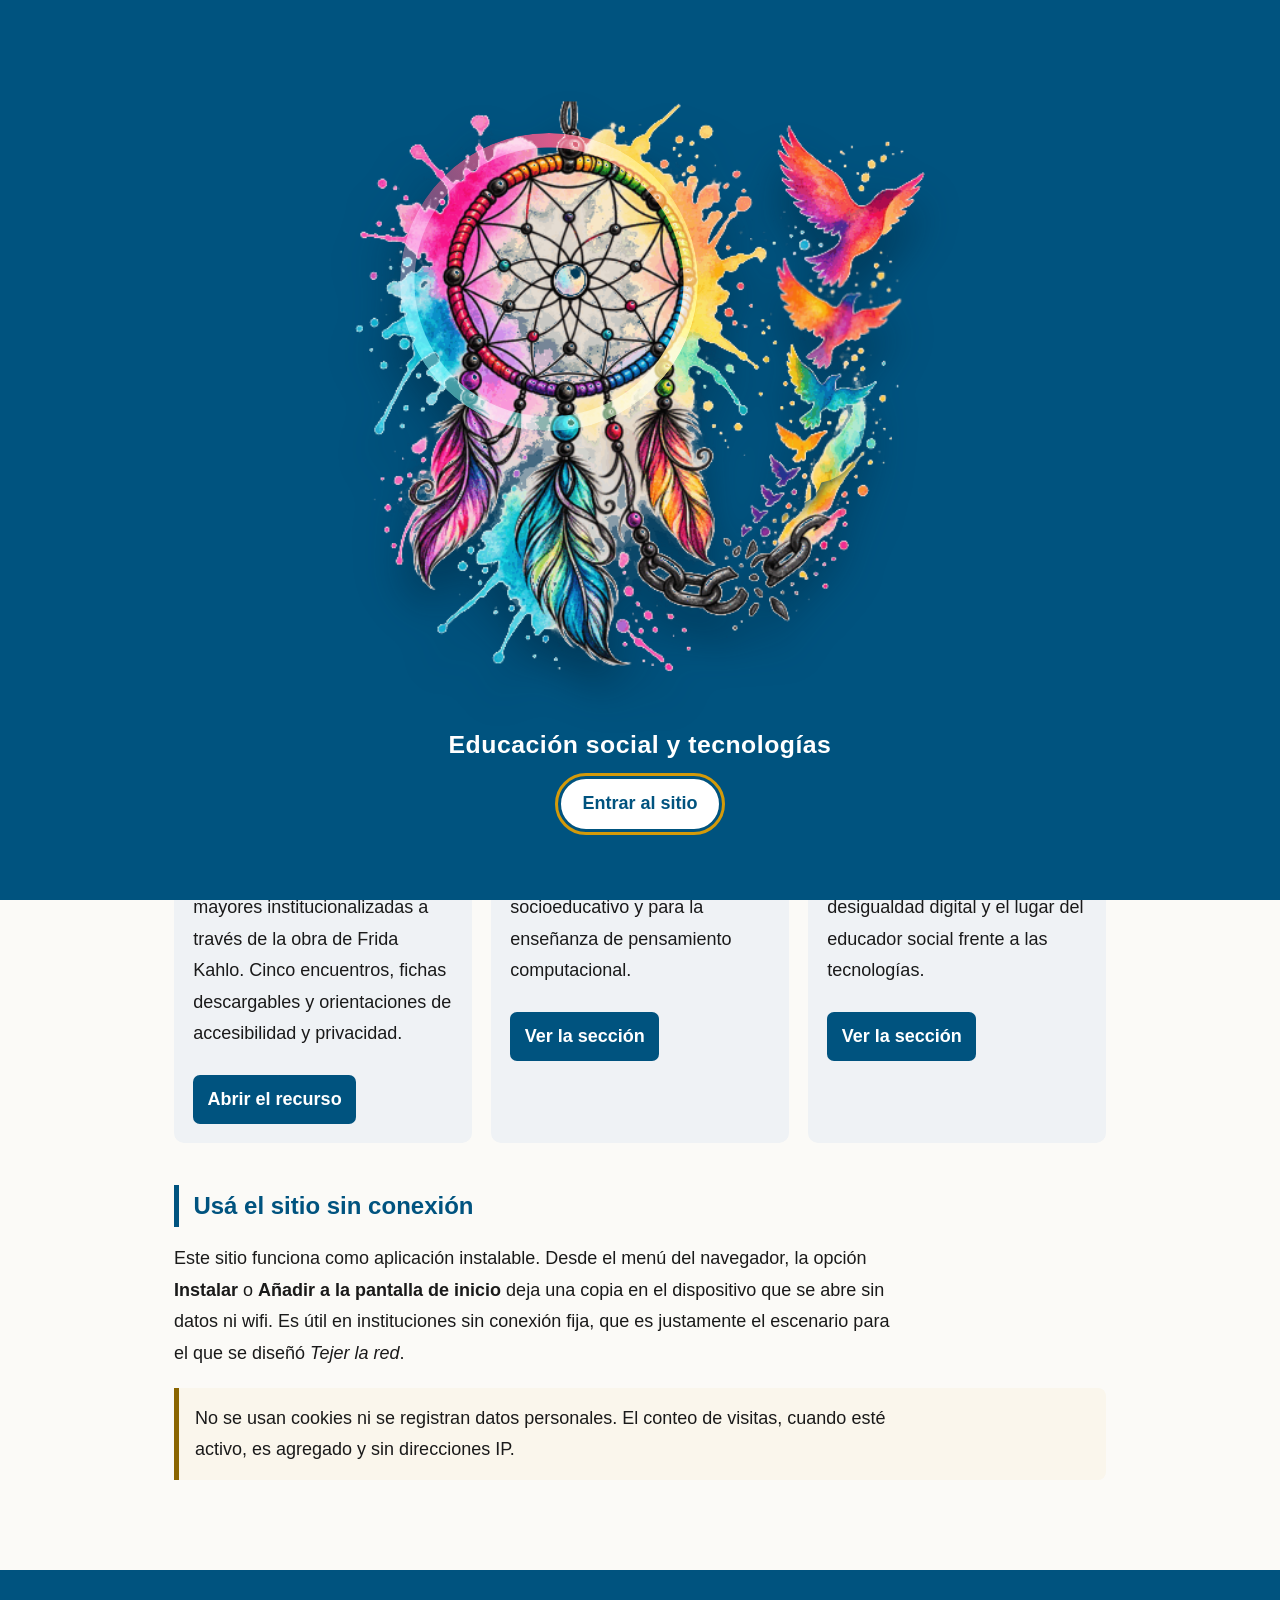
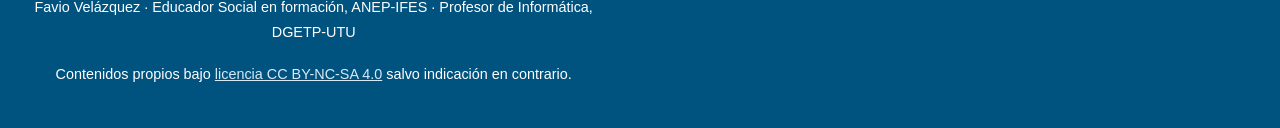
==== index.html @ c3d3004e "Versionar estilos de la portada" ====
<!DOCTYPE html>
<html lang="es">
<head>
<meta charset="UTF-8">
<meta name="viewport" content="width=device-width, initial-scale=1.0">
<title>Educación social y tecnologías · Favio Velázquez</title>
<meta name="description" content="Recursos educativos abiertos sobre educación social, inclusión digital y tecnologías, ANEP-IFES.">
<script>
(function(){try{if(!sessionStorage.getItem('portal:intro:v1'))document.documentElement.classList.add('intro-pending');}catch(e){document.documentElement.classList.add('intro-pending');}})();
</script>
<link rel="stylesheet" href="estilo.css?v=trama-abierta-1">
<link rel="manifest" href="manifest.webmanifest">
<meta name="theme-color" content="#00537F">
<link rel="icon" type="image/png" href="favicon-32.png" sizes="32x32">
<link rel="icon" type="image/png" href="favicon-64.png" sizes="64x64">
<link rel="shortcut icon" href="favicon.ico">
<link rel="apple-touch-icon" href="icono-192.png">
<link rel="preload" as="image" href="marca-intro-base.png">
<link rel="preload" as="image" href="marca-tejer-la-red.png">
</head>
<body>
<div class="site-intro" id="site-intro" role="dialog" aria-modal="true" aria-labelledby="intro-title">
 <h1 class="sr-only" id="intro-title">Educación social y tecnologías</h1>
 <div class="intro-stage" aria-hidden="true">
  <img class="intro-base" src="marca-intro-base.png" width="512" height="512" alt="" fetchpriority="high">
  <span class="intro-ring"></span>
  <img class="intro-bird-art b1" src="marca-tejer-la-red.png" width="512" height="512" alt="">
  <img class="intro-bird-art b2" src="marca-tejer-la-red.png" width="512" height="512" alt="">
  <img class="intro-bird-art b3" src="marca-tejer-la-red.png" width="512" height="512" alt="">
  <img class="intro-bird-art b4" src="marca-tejer-la-red.png" width="512" height="512" alt="">
  <img class="intro-bird-art b5" src="marca-tejer-la-red.png" width="512" height="512" alt="">
  <img class="intro-bird-art b6" src="marca-tejer-la-red.png" width="512" height="512" alt="">
 </div>
 <p class="intro-name">Educación social y tecnologías</p>
 <button type="button" id="intro-skip">Entrar al sitio</button>
</div>
<a class="skip-link" href="#contenido">Saltar al contenido</a>
<nav aria-label="Secciones del sitio">
 <a class="brand" href="./">Favio Velázquez · Educación Social</a>
 <a href="" aria-current="page">Inicio</a><a href="tejer-la-red/">Tejer la red</a><a href="recursos/">Recursos educativos</a><a href="temas/">Temas de educación social</a>
</nav>
<header class="hero">
 <div class="hero-inner">
  <div class="hero-copy">
   <h1>Educación social y tecnologías</h1>
   <p>Recursos educativos abiertos, materiales de trabajo y notas de estudio sobre la intervención socioeducativa y las tecnologías digitales. Producidos en el marco de la carrera de Educador Social del ANEP-IFES y de la docencia en educación técnica.</p>
  </div>
  <div class="hero-mark" aria-hidden="true">
   <img class="hero-emblem" src="marca-tejer-la-red.png" width="512" height="512" alt="" decoding="async">
  </div>
 </div>
</header>
<main id="contenido">
<section>
 <h2>Qué hay en este sitio</h2>
 <p>Cada sección reúne materiales propios de acceso libre. Están pensados para que otras educadoras y educadores puedan adaptarlos a su propio dispositivo institucional, con atribución y sin uso comercial.</p>
 <div class="cards">
  <article class="card">
   <span class="estado">Publicado · versión 1.6</span>
   <h3>Tejer la red</h3>
   <p>Recurso educativo abierto para la inclusión digital de personas mayores institucionalizadas a través de la obra de Frida Kahlo. Cinco encuentros, fichas descargables y orientaciones de accesibilidad y privacidad.</p>
   <a class="ir" href="tejer-la-red/">Abrir el recurso</a>
  </article>
  <article class="card verde">
   <span class="estado">En construcción</span>
   <h3>Recursos educativos</h3>
   <p>Secuencias, fichas y materiales abiertos para el trabajo socioeducativo y para la enseñanza de pensamiento computacional.</p>
   <a class="ir" href="recursos/">Ver la sección</a>
  </article>
  <article class="card oro">
   <span class="estado">En construcción</span>
   <h3>Temas de educación social</h3>
   <p>Notas de lectura y síntesis sobre transmisión cultural, desigualdad digital y el lugar del educador social frente a las tecnologías.</p>
   <a class="ir" href="temas/">Ver la sección</a>
  </article>
 </div>
</section>
<section>
 <h2>Usá el sitio sin conexión</h2>
 <p>Este sitio funciona como aplicación instalable. Desde el menú del navegador, la opción <strong>Instalar</strong> o <strong>Añadir a la pantalla de inicio</strong> deja una copia en el dispositivo que se abre sin datos ni wifi. Es útil en instituciones sin conexión fija, que es justamente el escenario para el que se diseñó <em>Tejer la red</em>.</p>
 <div class="aviso"><p>No se usan cookies ni se registran datos personales. El conteo de visitas, cuando esté activo, es agregado y sin direcciones IP.</p></div>
</section>
</main>
<footer>
 <p>Favio Velázquez · Educador Social en formación, ANEP-IFES · Profesor de Informática, DGETP-UTU</p>
 <p>Contenidos propios bajo <a href="https://creativecommons.org/licenses/by-nc-sa/4.0/deed.es" target="_blank" rel="noopener noreferrer">licencia CC BY-NC-SA 4.0</a> salvo indicación en contrario.</p>
</footer>
<script>
if('serviceWorker' in navigator){window.addEventListener('load',function(){navigator.serviceWorker.register('./sw.js',{scope:'./'}).catch(function(){});});}
</script>
<script>
(function(){
 var root=document.documentElement;
 var intro=document.getElementById('site-intro');
 if(!root.classList.contains('intro-pending'))return;
 var boton=document.getElementById('intro-skip');
 var fondo=Array.prototype.slice.call(document.body.children).filter(function(el){return el!==intro&&el.tagName!=='SCRIPT';});
 var terminado=false;
 root.classList.add('intro-active');
 fondo.forEach(function(el){el.inert=true;});
 function cerrar(){
  if(terminado)return;terminado=true;
  intro.classList.add('is-leaving');
  try{sessionStorage.setItem('portal:intro:v1','vista');}catch(e){}
  window.setTimeout(function(){
   root.classList.remove('intro-pending','intro-active');
   intro.setAttribute('aria-hidden','true');
   fondo.forEach(function(el){el.inert=false;});
   var destino=document.getElementById('contenido');
   destino.setAttribute('tabindex','-1');destino.focus({preventScroll:true});
  },760);
 }
 boton.addEventListener('click',cerrar);
 document.addEventListener('keydown',function(ev){if(ev.key==='Escape')cerrar();});
 window.setTimeout(cerrar,window.matchMedia('(prefers-reduced-motion: reduce)').matches?1200:6200);
 window.setTimeout(function(){if(!terminado)boton.focus();},120);
})();
</script>
</body>
</html>
---- estilo.css ----
:root{--azul:#00537F;--cel:#005B8F;--rojo:#B34D00;--verde:#006B4F;--oro:#8A6500;
--gris:#555;--gc:#EFF2F5;--ng:#1A1A1A;--bl:#FBFAF7;--navtx:#D6E9F8;}
*{box-sizing:border-box;margin:0;padding:0}
body{font-family:Arial,Helvetica,sans-serif;color:var(--ng);background:var(--bl);font-size:18px;line-height:1.75}
.sr-only{position:absolute!important;width:1px!important;height:1px!important;padding:0!important;margin:-1px!important;overflow:hidden!important;clip:rect(0,0,0,0)!important;white-space:nowrap!important;border:0!important}
.site-intro{display:none;position:fixed;inset:0;z-index:1000;background:var(--azul);color:#fff;align-items:center;justify-content:center;flex-direction:column;padding:1rem;overflow:hidden}
.intro-pending .site-intro{display:flex}
.intro-active{overflow:hidden}
.site-intro.is-leaving{animation:intro-fade .76s ease forwards;pointer-events:none}
.intro-stage{position:relative;width:min(72vmin,650px);aspect-ratio:1;isolation:isolate;filter:drop-shadow(0 28px 20px rgba(0,22,37,.4))}
.intro-base{position:absolute;inset:0;width:100%;height:100%;object-fit:contain}
.intro-base{z-index:1}
.intro-ring{position:absolute;left:13%;top:9.5%;z-index:3;width:46%;aspect-ratio:1;border-radius:50%;background:conic-gradient(#D85A8B,#E59028,#F0CF79,#2A8077,#4FA7B8,#73527E,#D85A8B);-webkit-mask:radial-gradient(farthest-side,transparent calc(100% - 15px),#000 calc(100% - 14px));mask:radial-gradient(farthest-side,transparent calc(100% - 15px),#000 calc(100% - 14px));filter:drop-shadow(0 5px 5px rgba(0,22,37,.34));mix-blend-mode:screen;animation:intro-spin 5.2s linear infinite}
.intro-bird-art{position:absolute;inset:0;z-index:5;width:100%;height:100%;object-fit:contain;opacity:0;animation:intro-bird-emerge 1.15s cubic-bezier(.2,.75,.24,1) forwards}
.intro-bird-art.b1{clip-path:ellipse(5.5% 3.8% at 66.5% 67%);transform-origin:66.5% 67%;animation-delay:.35s}
.intro-bird-art.b2{clip-path:ellipse(6.8% 5.2% at 71.3% 62.5%);transform-origin:71.3% 62.5%;animation-delay:.78s}
.intro-bird-art.b3{clip-path:ellipse(7.8% 6.7% at 76.2% 57%);transform-origin:76.2% 57%;animation-delay:1.21s}
.intro-bird-art.b4{clip-path:ellipse(9.4% 8.7% at 79.5% 48%);transform-origin:79.5% 48%;animation-delay:1.64s}
.intro-bird-art.b5{clip-path:ellipse(11.5% 9.7% at 80.8% 34.5%);transform-origin:80.8% 34.5%;animation-delay:2.07s}
.intro-bird-art.b6{clip-path:ellipse(13.7% 12.4% at 81% 19.5%);transform-origin:81% 19.5%;animation-delay:2.5s}
.intro-name{position:relative;z-index:7;margin:.25rem 0 .75rem;color:#fff;font-size:clamp(1.1rem,2.3vw,1.55rem);font-weight:700;letter-spacing:.02em;text-align:center;animation:intro-name 1s ease 2.8s both}
#intro-skip{position:relative;z-index:7;border:2px solid #fff;border-radius:999px;background:rgba(0,31,52,.35);color:#fff;font:inherit;font-weight:700;min-height:46px;padding:.45rem 1.2rem;cursor:pointer}
#intro-skip:hover,#intro-skip:focus-visible{background:#fff;color:var(--azul);outline:3px solid #D39A0A;outline-offset:3px}
@keyframes intro-spin{to{transform:rotate(360deg)}}
@keyframes intro-bird-emerge{0%{opacity:0;transform:translate(-18px,18px) scale(.28)}55%{opacity:1}100%{opacity:1;transform:translate(0,0) scale(1)}}
@keyframes intro-name{from{opacity:0;transform:translateY(12px)}to{opacity:1;transform:translateY(0)}}
@keyframes intro-fade{to{opacity:0;visibility:hidden}}
.skip-link{position:absolute;left:-999px;background:#fff;color:var(--azul);padding:.6rem 1rem;z-index:200}
.skip-link:focus{left:.5rem;top:.5rem}
a{color:#0A4A72}
nav{background:var(--azul);position:sticky;top:0;z-index:100;padding:.6rem 1.5rem;display:flex;align-items:center;gap:1.2rem;flex-wrap:wrap}
nav a{color:var(--navtx);text-decoration:none;font-size:.9rem;min-height:44px;display:inline-flex;align-items:center;padding:.2rem .3rem}
nav a:hover,nav a:focus{color:#fff}
nav .brand{color:#fff;font-weight:bold;margin-right:auto}
.hero{background:var(--azul);color:#fff;padding:2.6rem 2rem;position:relative;overflow:hidden;isolation:isolate}
.hero-inner{max-width:1180px;margin:0 auto;display:grid;grid-template-columns:minmax(0,1fr) clamp(250px,29vw,390px);align-items:center;gap:clamp(1.5rem,4vw,4rem)}
.hero-copy{position:relative;z-index:2}
.hero h1{font-size:2.5rem;margin-bottom:.6rem;max-width:22ch}
.hero p{color:var(--navtx);max-width:62ch}
.hero-mark{position:relative;z-index:1;width:100%;justify-self:end;transform-style:preserve-3d}
.hero-mark::after{content:"";position:absolute;z-index:-1;left:18%;right:9%;bottom:4%;height:13%;border-radius:50%;background:rgba(0,20,36,.45);filter:blur(14px);transform:perspective(500px) rotateX(66deg) translateY(12px)}
.hero-emblem{display:block;width:100%;height:auto;filter:drop-shadow(0 22px 13px rgba(0,20,36,.48)) drop-shadow(0 4px 2px rgba(255,255,255,.16));transform:perspective(800px) rotateY(-8deg) rotateZ(1.2deg);transform-origin:50% 60%;animation:emblem-float 5.5s ease-in-out infinite}
.hero-mark:hover .hero-emblem{transform:perspective(800px) rotateY(-3deg) rotateZ(-.5deg) translateY(-5px)}
@keyframes emblem-float{50%{transform:perspective(800px) rotateY(-5deg) rotateZ(-.7deg) translateY(-7px)}}
main{max-width:980px;margin:0 auto;padding:2.2rem 1.5rem 3rem}
section{margin-bottom:2.6rem}
h2{font-size:1.5rem;color:var(--azul);border-left:5px solid var(--azul);padding-left:.9rem;margin-bottom:1rem}
h3{font-size:1.1rem;color:var(--cel);margin:1.2rem 0 .5rem}
p{margin-bottom:1rem;max-width:72ch}
.cards{display:grid;grid-template-columns:repeat(auto-fit,minmax(270px,1fr));gap:1.2rem;margin-top:1.2rem}
.card{background:var(--gc);border-radius:10px;padding:1.2rem;border-top:5px solid var(--azul)}
.card.verde{border-top-color:var(--verde)}
.card.oro{border-top-color:var(--oro)}
.card h3{margin-top:0;color:var(--ng);font-size:1.15rem}
.card .estado{display:inline-block;background:#fff;border:1px solid var(--gris);border-radius:20px;font-size:.78rem;padding:.15rem .7rem;margin-bottom:.5rem}
.card a.ir{display:inline-block;margin-top:.6rem;background:var(--azul);color:#fff;text-decoration:none;border-radius:7px;padding:.55rem .9rem;min-height:44px;font-weight:700}
.aviso{background:#FAF6EC;border-left:5px solid var(--oro);border-radius:0 8px 8px 0;padding:.9rem 1rem;margin:1.2rem 0}
.aviso p{margin:0}
ul.lista{margin:0 0 1rem 1.2rem}
ul.lista li{margin-bottom:.45rem}
footer{background:var(--azul);color:#fff;padding:1.6rem;text-align:center;font-size:.9rem}
footer a{color:var(--navtx)}
@media(max-width:720px){.hero{padding:2.2rem 1rem 1.25rem}.hero-inner{grid-template-columns:1fr;gap:.55rem}.hero h1{font-size:1.9rem}.hero-mark{width:min(74vw,285px);margin-top:.2rem}.hero-mark::after{bottom:1%}main{padding:1.5rem 1rem 2.5rem}}
@media(max-width:720px){.intro-stage{width:min(91vw,520px)}.intro-name{margin-top:.1rem}#intro-skip{font-size:.95rem}}
@media(prefers-reduced-motion:reduce){.intro-ring{display:none}.intro-bird-art{animation:none;opacity:1}.intro-name{animation:none}.site-intro.is-leaving{animation-duration:.2s}.hero-emblem{animation:none}.hero-mark:hover .hero-emblem{transform:perspective(800px) rotateY(-8deg) rotateZ(1.2deg)}}
@media(prefers-contrast:more){body{background:#fff}}
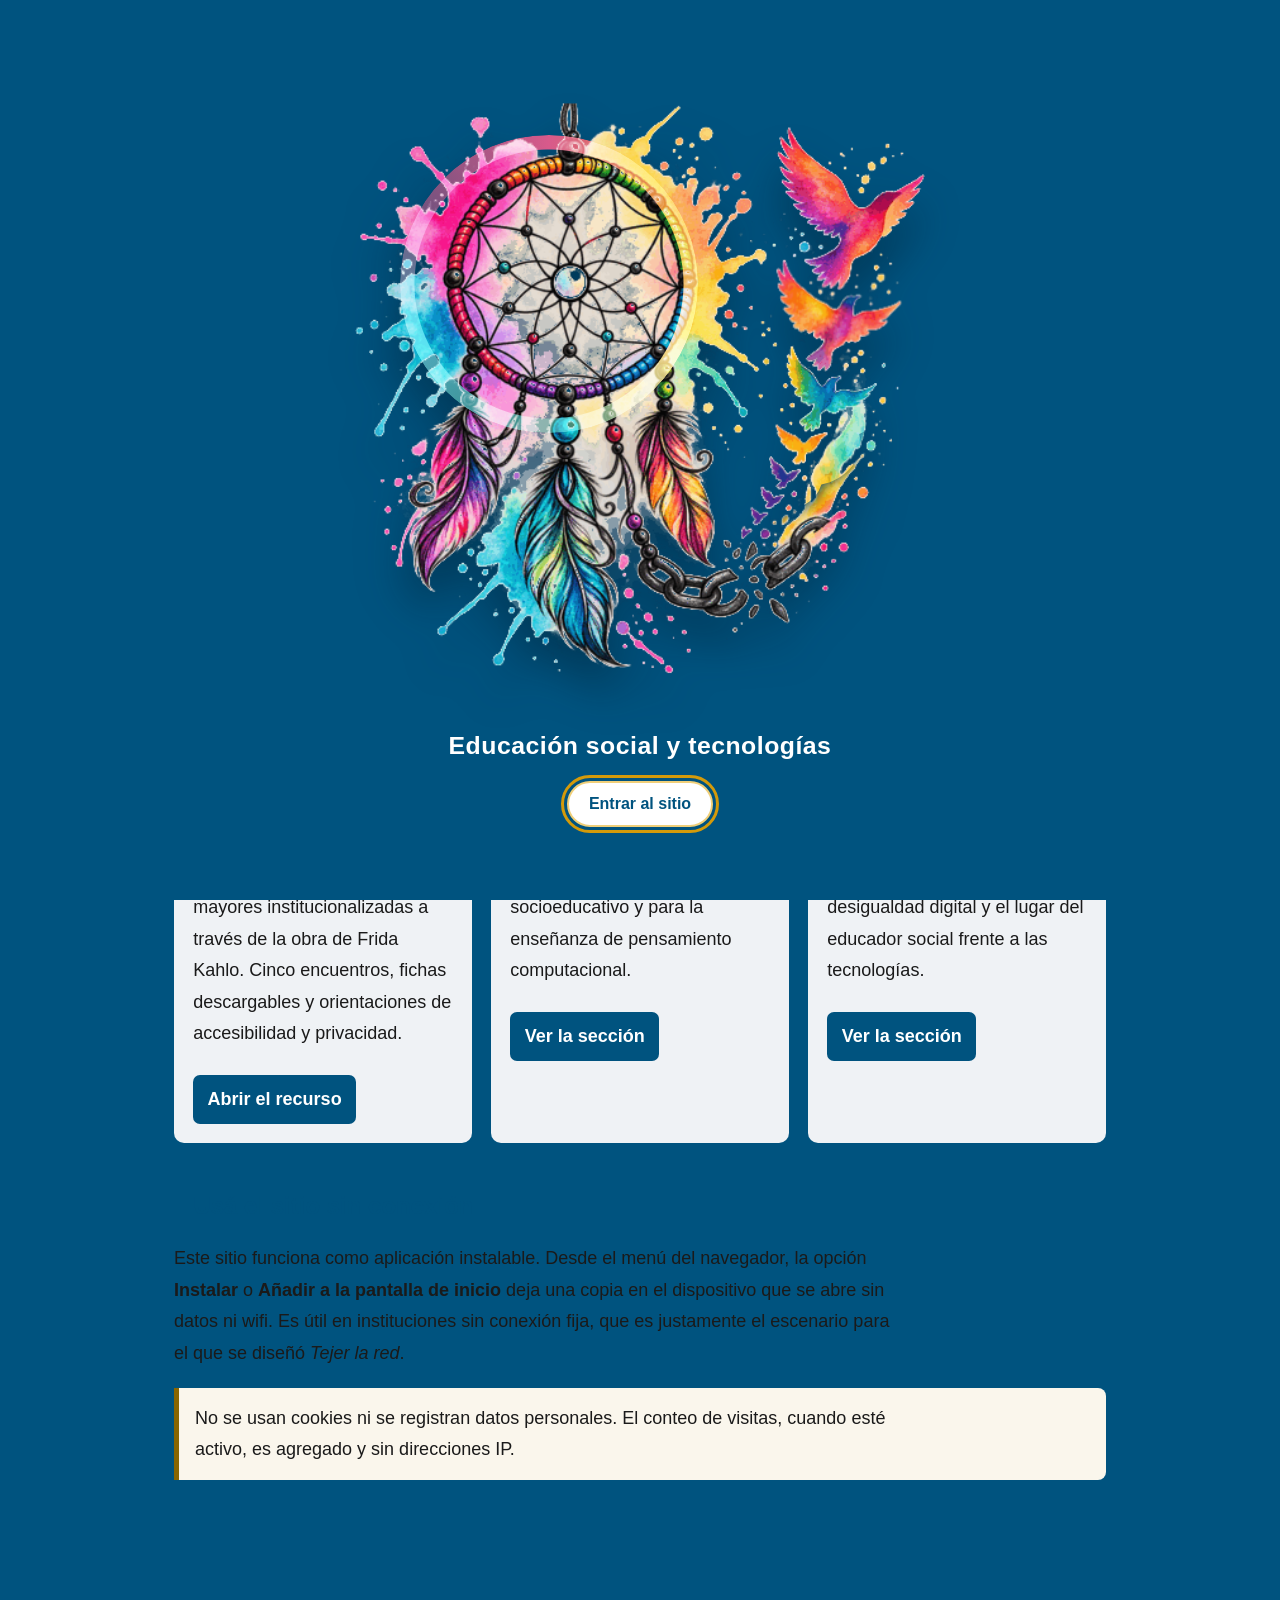
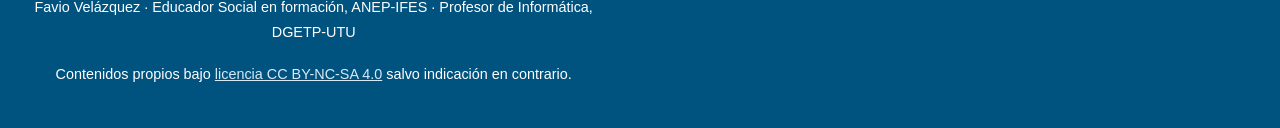
==== commit 5ca2164e: "Eliminar el destello blanco de apertura" ====
--- a/index.html
+++ b/index.html
@@ -8,8 +8,19 @@
 <script>
 (function(){try{if(!sessionStorage.getItem('portal:intro:v1'))document.documentElement.classList.add('intro-pending');}catch(e){document.documentElement.classList.add('intro-pending');}})();
 </script>
+<style>
+/* Evita que las imágenes de apertura aparezcan sin estilo sobre fondo blanco. */
+html.intro-pending,html.intro-pending body{margin:0;min-height:100%;background:#00537F}
+html.intro-pending body{overflow:hidden}
+html.intro-pending .site-intro{display:flex;position:fixed;inset:0;z-index:1000;background:#00537F;color:#fff;align-items:center;justify-content:center;flex-direction:column;padding:1rem;overflow:hidden;font-family:Arial,Helvetica,sans-serif;box-sizing:border-box}
+html.intro-pending .intro-stage{position:relative;width:min(72vmin,650px);aspect-ratio:1}
+html.intro-pending .intro-stage img{position:absolute;inset:0;width:100%;height:100%;object-fit:contain}
+html.intro-pending .intro-bird-art{opacity:0}
+html.intro-pending .intro-name{margin:.15rem 0 .85rem;color:#fff;font-weight:700;text-align:center}
+html.intro-pending #intro-skip{min-height:46px;border:2px solid #F0CF79;border-radius:999px;background:#fff;color:#00537F;font:700 1rem Arial,Helvetica,sans-serif;padding:.65rem 1.25rem}
+</style>
 <link rel="stylesheet" href="estilo.css?v=trama-abierta-1">
-<link rel="manifest" href="manifest.webmanifest">
+<link rel="manifest" href="manifest.webmanifest?v=azul-1">
 <meta name="theme-color" content="#00537F">
 <link rel="icon" type="image/png" href="favicon-32.png" sizes="32x32">
 <link rel="icon" type="image/png" href="favicon-64.png" sizes="64x64">
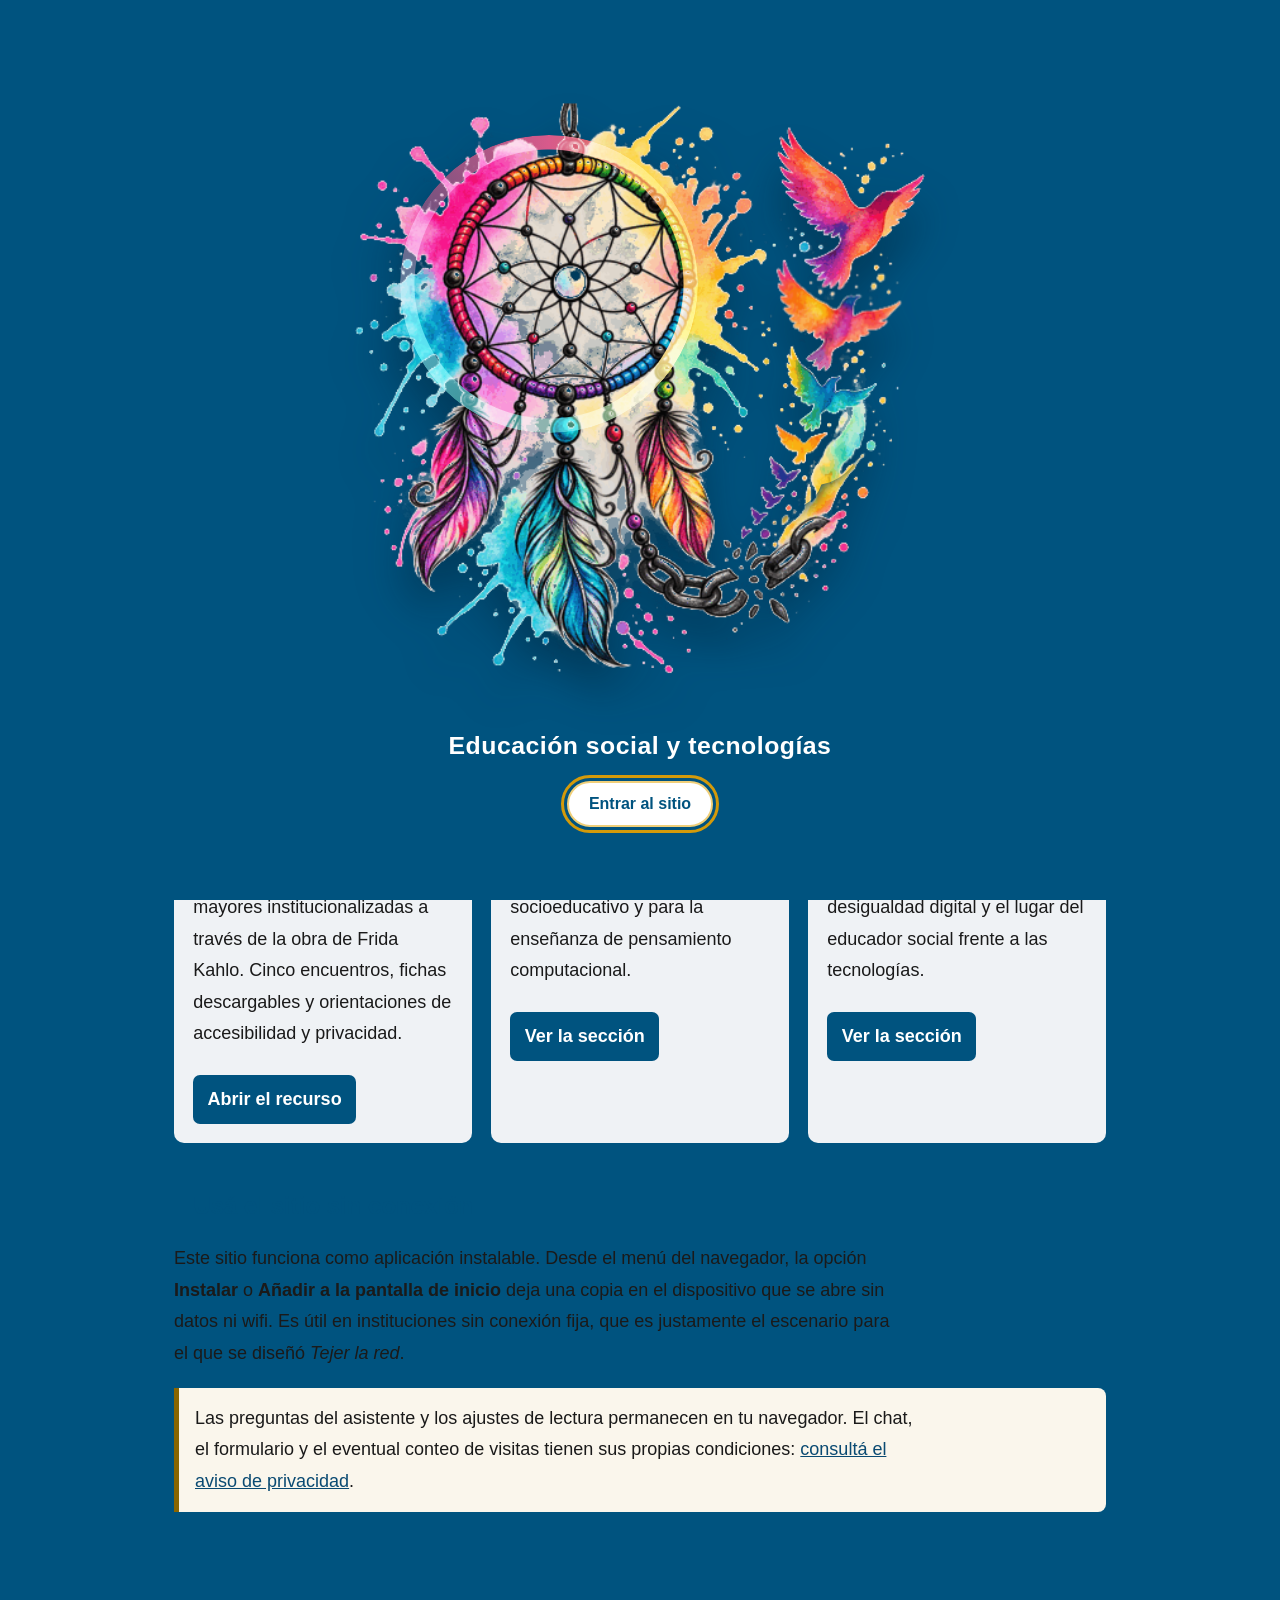
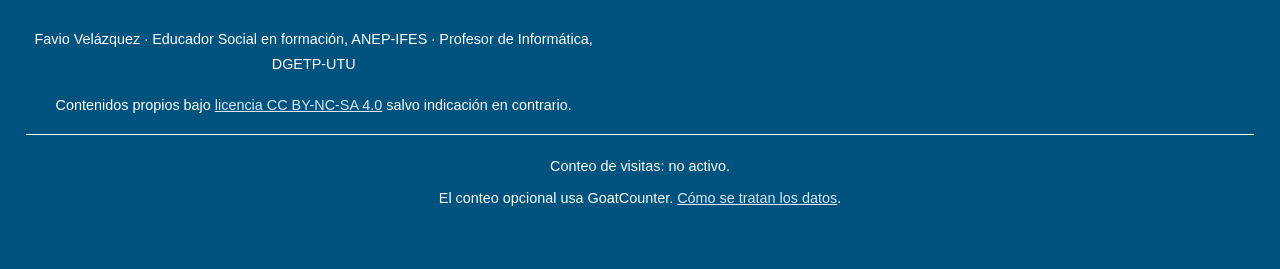
==== commit fc9765d4: "Corregir el asistente y añadir comunicación opcional con estados de activación claros" ====
--- a/index.html
+++ b/index.html
@@ -6,7 +6,7 @@
 <title>Educación social y tecnologías · Favio Velázquez</title>
 <meta name="description" content="Recursos educativos abiertos sobre educación social, inclusión digital y tecnologías, ANEP-IFES.">
 <script>
-(function(){try{if(!sessionStorage.getItem('portal:intro:v1'))document.documentElement.classList.add('intro-pending');}catch(e){document.documentElement.classList.add('intro-pending');}})();
+(function(){try{if(!sessionStorage.getItem('portal:intro:v3'))document.documentElement.classList.add('intro-pending');}catch(e){document.documentElement.classList.add('intro-pending');}})();
 </script>
 <style>
 /* Evita que las imágenes de apertura aparezcan sin estilo sobre fondo blanco. */
@@ -28,6 +28,8 @@
 <link rel="apple-touch-icon" href="icono-192.png">
 <link rel="preload" as="image" href="marca-intro-base.png">
 <link rel="preload" as="image" href="marca-tejer-la-red.png">
+<link rel="stylesheet" href="comunidad.css">
+ <script src="configuracion-comunidad.js" defer></script><script src="estadisticas.js" defer></script>
 </head>
 <body>
 <div class="site-intro" id="site-intro" role="dialog" aria-modal="true" aria-labelledby="intro-title">
@@ -48,7 +50,7 @@
 <a class="skip-link" href="#contenido">Saltar al contenido</a>
 <nav aria-label="Secciones del sitio">
  <a class="brand" href="./">Favio Velázquez · Educación Social</a>
- <a href="" aria-current="page">Inicio</a><a href="tejer-la-red/">Tejer la red</a><a href="recursos/">Recursos educativos</a><a href="temas/">Temas de educación social</a>
+ <a href="" aria-current="page">Inicio</a><a href="tejer-la-red/">Tejer la red</a><a href="recursos/">Recursos educativos</a><a href="temas/">Temas de educación social</a><a href="comunicacion/">Dialogar y contactar</a>
 </nav>
 <header class="hero">
  <div class="hero-inner">
@@ -67,7 +69,7 @@
  <p>Cada sección reúne materiales propios de acceso libre. Están pensados para que otras educadoras y educadores puedan adaptarlos a su propio dispositivo institucional, con atribución y sin uso comercial.</p>
  <div class="cards">
   <article class="card">
-   <span class="estado">Publicado · versión 1.6</span>
+   <span class="estado">Publicado · versión 2.0</span>
    <h3>Tejer la red</h3>
    <p>Recurso educativo abierto para la inclusión digital de personas mayores institucionalizadas a través de la obra de Frida Kahlo. Cinco encuentros, fichas descargables y orientaciones de accesibilidad y privacidad.</p>
    <a class="ir" href="tejer-la-red/">Abrir el recurso</a>
@@ -89,15 +91,16 @@
 <section>
  <h2>Usá el sitio sin conexión</h2>
  <p>Este sitio funciona como aplicación instalable. Desde el menú del navegador, la opción <strong>Instalar</strong> o <strong>Añadir a la pantalla de inicio</strong> deja una copia en el dispositivo que se abre sin datos ni wifi. Es útil en instituciones sin conexión fija, que es justamente el escenario para el que se diseñó <em>Tejer la red</em>.</p>
- <div class="aviso"><p>No se usan cookies ni se registran datos personales. El conteo de visitas, cuando esté activo, es agregado y sin direcciones IP.</p></div>
+ <div class="aviso"><p>Las preguntas del asistente y los ajustes de lectura permanecen en tu navegador. El chat, el formulario y el eventual conteo de visitas tienen sus propias condiciones: <a href="comunicacion/#privacidad">consultá el aviso de privacidad</a>.</p></div>
 </section>
 </main>
 <footer>
  <p>Favio Velázquez · Educador Social en formación, ANEP-IFES · Profesor de Informática, DGETP-UTU</p>
  <p>Contenidos propios bajo <a href="https://creativecommons.org/licenses/by-nc-sa/4.0/deed.es" target="_blank" rel="noopener noreferrer">licencia CC BY-NC-SA 4.0</a> salvo indicación en contrario.</p>
+<div class="stats-panel" data-stats><p data-stats-status role="status">Conteo de visitas: no activo.</p><p>El conteo opcional usa GoatCounter. <a href="comunicacion/#privacidad">Cómo se tratan los datos</a>.</p><div class="community-actions"><button class="community-button" type="button" data-stats-allow hidden>Permitir el conteo de mi visita</button><button class="community-button" type="button" data-stats-revoke hidden>Retirar permiso de conteo</button></div></div>
 </footer>
 <script>
-if('serviceWorker' in navigator){window.addEventListener('load',function(){navigator.serviceWorker.register('./sw.js',{scope:'./'}).catch(function(){});});}
+if('serviceWorker' in navigator){window.addEventListener('load',function(){navigator.serviceWorker.register('./sw.js?v=espera-boton-1',{scope:'./',updateViaCache:'none'}).then(function(registro){registro.update();}).catch(function(){});});}
 </script>
 <script>
 (function(){
@@ -109,10 +112,11 @@
  var terminado=false;
  root.classList.add('intro-active');
  fondo.forEach(function(el){el.inert=true;});
- function cerrar(){
-  if(terminado)return;terminado=true;
+ boton.addEventListener('click',function(){
+  if(terminado)return;
+  terminado=true;
   intro.classList.add('is-leaving');
-  try{sessionStorage.setItem('portal:intro:v1','vista');}catch(e){}
+  try{sessionStorage.setItem('portal:intro:v3','vista');}catch(e){}
   window.setTimeout(function(){
    root.classList.remove('intro-pending','intro-active');
    intro.setAttribute('aria-hidden','true');
@@ -120,11 +124,8 @@
    var destino=document.getElementById('contenido');
    destino.setAttribute('tabindex','-1');destino.focus({preventScroll:true});
   },760);
- }
- boton.addEventListener('click',cerrar);
- document.addEventListener('keydown',function(ev){if(ev.key==='Escape')cerrar();});
- window.setTimeout(cerrar,window.matchMedia('(prefers-reduced-motion: reduce)').matches?1200:6200);
- window.setTimeout(function(){if(!terminado)boton.focus();},120);
+ });
+ window.requestAnimationFrame(function(){boton.focus({preventScroll:true});});
 })();
 </script>
 </body>
--- a/comunidad.css
+++ b/comunidad.css
@@ -0,0 +1,23 @@
+/* Controles comunes del espacio de comunicación y del permiso de visitas. */
+[hidden]{display:none!important}
+.community-actions{display:flex;flex-wrap:wrap;align-items:center;gap:.7rem;margin:1rem 0}
+.community-button{display:inline-block;border:2px solid #00577A;border-radius:6px;padding:.6rem 1rem;min-height:44px;background:#00577A;color:#fff;font:inherit;font-weight:700;text-decoration:none;cursor:pointer}
+.community-button.secondary{background:#fff;color:#00577A}
+.community-button:disabled{opacity:.6;cursor:default}
+.community-button:focus-visible,.community-form input:focus-visible,.community-form textarea:focus-visible,.community-form select:focus-visible{outline:3px solid #D39A0A;outline-offset:3px}
+.community-form{max-width:720px}
+.community-form .field{margin:1.1rem 0}
+.community-form label{display:block;font-weight:700;margin-bottom:.35rem}
+.community-form input:not([type=checkbox]),.community-form textarea,.community-form select{display:block;width:100%;max-width:100%;border:2px solid #526670;border-radius:4px;background:#fff;color:#1A1A1A;font:inherit;padding:.65rem}
+.community-form textarea{min-height:180px;resize:vertical}
+.community-form .consent{display:flex;align-items:flex-start;gap:.6rem;font-weight:400}
+.community-form input[type=checkbox]{width:22px;height:22px;flex:0 0 22px;margin-top:.25rem;accent-color:#00577A}
+.community-help{font-size:.95rem;margin:.3rem 0 1rem}
+.community-status{min-height:1.5em}
+.chat-frame{width:100%;height:min(72vh,640px);min-height:400px;border:2px solid #526670;border-radius:5px;background:#fff}
+.stats-panel{font:inherit;margin-top:1rem;padding-top:.8rem;border-top:1px solid currentColor}
+.stats-panel p{margin:.4rem auto;max-width:72ch}
+.stats-panel .community-actions{justify-content:center}
+.stats-panel .community-button{background:#fff;color:#00577A;border-color:#fff;font-size:.95rem}
+@media(max-width:600px){.chat-frame{height:72vh;min-height:440px}.community-actions{align-items:stretch}.community-actions .community-button{max-width:100%}.community-form input,.community-form textarea,.community-form select{font-size:1rem}}
+@media print{.stats-panel,.community-actions,.community-form,.chat-frame{display:none!important}}
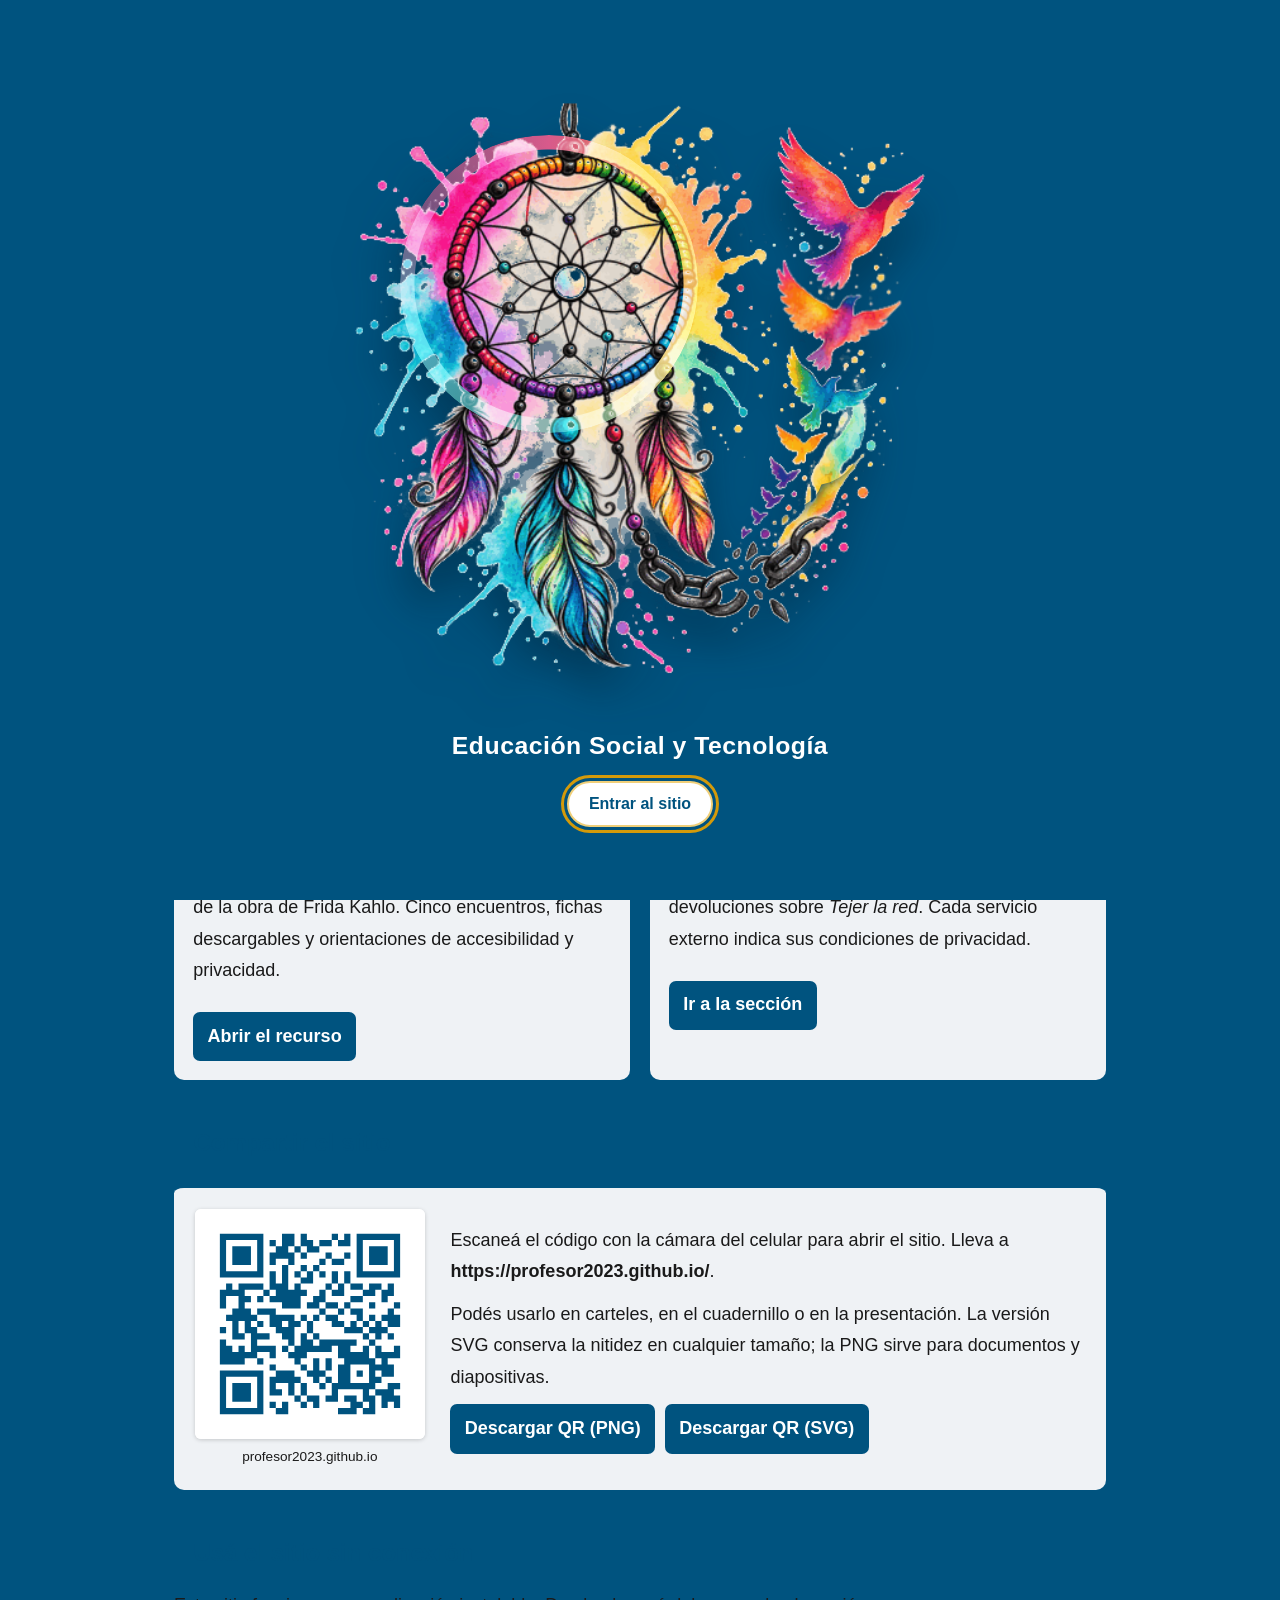
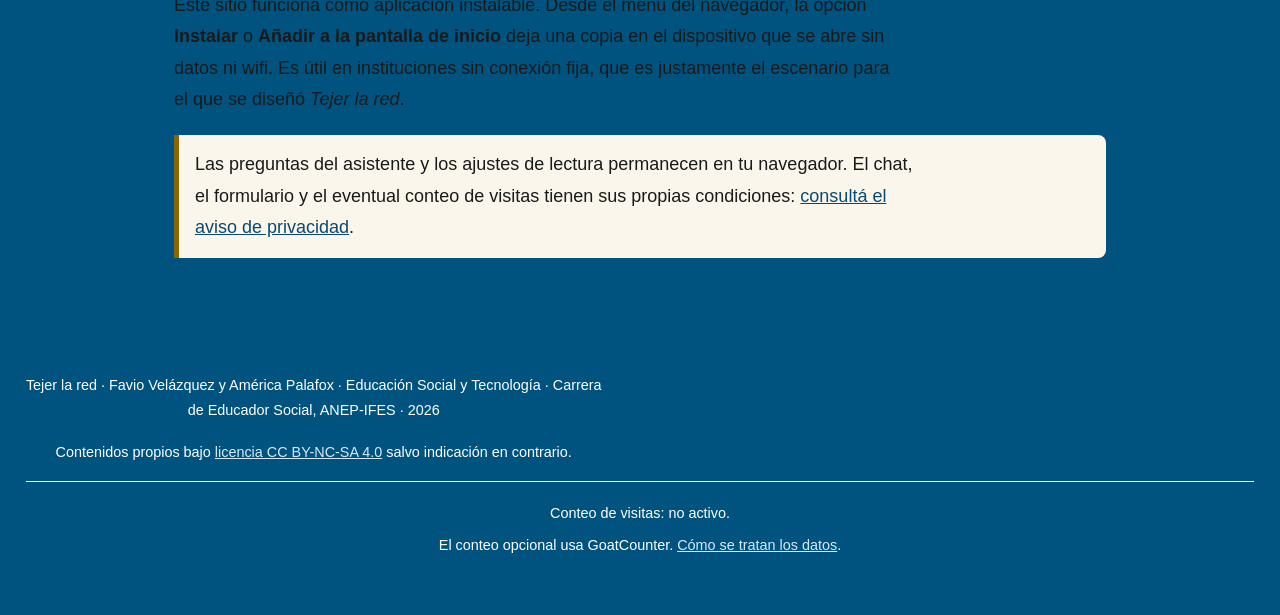
==== commit e9e7ec57: "Actualizar portada académica y compartir QR" ====
--- a/index.html
+++ b/index.html
@@ -3,8 +3,8 @@
 <head>
 <meta charset="UTF-8">
 <meta name="viewport" content="width=device-width, initial-scale=1.0">
-<title>Educación social y tecnologías · Favio Velázquez</title>
-<meta name="description" content="Recursos educativos abiertos sobre educación social, inclusión digital y tecnologías, ANEP-IFES.">
+<title>Educación Social y Tecnología · Tejer la red</title>
+<meta name="description" content="Producción final de la unidad curricular Educación Social y Tecnología (ANEP-IFES, 2026): el recurso educativo abierto Tejer la red, de Favio Velázquez y América Palafox.">
 <script>
 (function(){try{if(!sessionStorage.getItem('portal:intro:v3'))document.documentElement.classList.add('intro-pending');}catch(e){document.documentElement.classList.add('intro-pending');}})();
 </script>
@@ -18,6 +18,18 @@
 html.intro-pending .intro-bird-art{opacity:0}
 html.intro-pending .intro-name{margin:.15rem 0 .85rem;color:#fff;font-weight:700;text-align:center}
 html.intro-pending #intro-skip{min-height:46px;border:2px solid #F0CF79;border-radius:999px;background:#fff;color:#00537F;font:700 1rem Arial,Helvetica,sans-serif;padding:.65rem 1.25rem}
+/* Código QR para compartir el sitio. */
+.compartir{display:grid;grid-template-columns:minmax(0,230px) minmax(0,1fr);gap:1.6rem;align-items:center;background:var(--gc);border-radius:10px;padding:1.3rem;border-top:5px solid var(--azul);margin-top:1.2rem}
+.compartir figure{margin:0}
+.compartir figcaption{font-size:.85rem;text-align:center;margin-top:.4rem}
+.qr-svg{display:block;width:100%;height:auto;max-width:230px;margin:0 auto;background:#fff;border-radius:6px;box-shadow:0 1px 4px rgba(0,0,0,.18)}
+.compartir p{margin:0 0 .7rem}
+.compartir .url{font-weight:700;overflow-wrap:anywhere}
+.descargas{display:flex;flex-wrap:wrap;gap:.6rem;margin-top:.4rem}
+.descargas a{display:inline-flex;align-items:center;min-height:44px;background:var(--azul);color:#fff;text-decoration:none;border-radius:7px;padding:.55rem .9rem;font-weight:700}
+.descargas a:focus-visible{outline:3px solid var(--oro);outline-offset:2px}
+@media (max-width:640px){.compartir{grid-template-columns:1fr;justify-items:center;text-align:center}.qr-svg{max-width:210px}.descargas{justify-content:center}}
+@media print{nav,footer,.skip-link,.site-intro,.descargas{display:none!important}.compartir{box-shadow:none}}
 </style>
 <link rel="stylesheet" href="estilo.css?v=trama-abierta-1">
 <link rel="manifest" href="manifest.webmanifest?v=azul-1">
@@ -33,7 +45,7 @@
 </head>
 <body>
 <div class="site-intro" id="site-intro" role="dialog" aria-modal="true" aria-labelledby="intro-title">
- <h1 class="sr-only" id="intro-title">Educación social y tecnologías</h1>
+ <h1 class="sr-only" id="intro-title">Educación Social y Tecnología</h1>
  <div class="intro-stage" aria-hidden="true">
   <img class="intro-base" src="marca-intro-base.png" width="512" height="512" alt="" fetchpriority="high">
   <span class="intro-ring"></span>
@@ -44,19 +56,19 @@
   <img class="intro-bird-art b5" src="marca-tejer-la-red.png" width="512" height="512" alt="">
   <img class="intro-bird-art b6" src="marca-tejer-la-red.png" width="512" height="512" alt="">
  </div>
- <p class="intro-name">Educación social y tecnologías</p>
+ <p class="intro-name">Educación Social y Tecnología</p>
  <button type="button" id="intro-skip">Entrar al sitio</button>
 </div>
 <a class="skip-link" href="#contenido">Saltar al contenido</a>
 <nav aria-label="Secciones del sitio">
- <a class="brand" href="./">Favio Velázquez · Educación Social</a>
- <a href="" aria-current="page">Inicio</a><a href="tejer-la-red/">Tejer la red</a><a href="recursos/">Recursos educativos</a><a href="temas/">Temas de educación social</a><a href="comunicacion/">Dialogar y contactar</a>
+ <a class="brand" href="./">Educación Social y Tecnología · ANEP-IFES</a>
+ <a href="" aria-current="page">Inicio</a><a href="tejer-la-red/">Tejer la red</a><a href="comunicacion/">Dialogar y contactar</a><a href="#compartir">Compartir</a>
 </nav>
 <header class="hero">
  <div class="hero-inner">
   <div class="hero-copy">
-   <h1>Educación social y tecnologías</h1>
-   <p>Recursos educativos abiertos, materiales de trabajo y notas de estudio sobre la intervención socioeducativa y las tecnologías digitales. Producidos en el marco de la carrera de Educador Social del ANEP-IFES y de la docencia en educación técnica.</p>
+   <h1>Educación Social y Tecnología</h1>
+   <p>Producción final de la unidad curricular Educación Social y Tecnología, carrera de Educador Social, ANEP-IFES (2026). Reúne el recurso educativo abierto <em>Tejer la red</em>, de Favio Velázquez y América Palafox, y su canal de diálogo.</p>
   </div>
   <div class="hero-mark" aria-hidden="true">
    <img class="hero-emblem" src="marca-tejer-la-red.png" width="512" height="512" alt="" decoding="async">
@@ -66,7 +78,7 @@
 <main id="contenido">
 <section>
  <h2>Qué hay en este sitio</h2>
- <p>Cada sección reúne materiales propios de acceso libre. Están pensados para que otras educadoras y educadores puedan adaptarlos a su propio dispositivo institucional, con atribución y sin uso comercial.</p>
+ <p>El sitio está dedicado a la entrega de la unidad curricular. Sus materiales son de acceso libre: otras educadoras y educadores pueden adaptarlos a su propio dispositivo institucional, con atribución y sin uso comercial.</p>
  <div class="cards">
   <article class="card">
    <span class="estado">Publicado · versión 2.0</span>
@@ -75,17 +87,28 @@
    <a class="ir" href="tejer-la-red/">Abrir el recurso</a>
   </article>
   <article class="card verde">
-   <span class="estado">En construcción</span>
-   <h3>Recursos educativos</h3>
-   <p>Secuencias, fichas y materiales abiertos para el trabajo socioeducativo y para la enseñanza de pensamiento computacional.</p>
-   <a class="ir" href="recursos/">Ver la sección</a>
+   <span class="estado">Canal del recurso</span>
+   <h3>Dialogar y contactar</h3>
+   <p>Sala pública de conversación y formulario de consulta para proponer adaptaciones y devoluciones sobre <em>Tejer la red</em>. Cada servicio externo indica sus condiciones de privacidad.</p>
+   <a class="ir" href="comunicacion/">Ir a la sección</a>
   </article>
-  <article class="card oro">
-   <span class="estado">En construcción</span>
-   <h3>Temas de educación social</h3>
-   <p>Notas de lectura y síntesis sobre transmisión cultural, desigualdad digital y el lugar del educador social frente a las tecnologías.</p>
-   <a class="ir" href="temas/">Ver la sección</a>
-  </article>
+ </div>
+</section>
+<section id="compartir">
+ <h2>Compartir el sitio</h2>
+ <div class="compartir">
+  <figure>
+   <svg xmlns="http://www.w3.org/2000/svg" viewBox="0 0 37 37" class="qr-svg" role="img" aria-labelledby="qr-titulo"><title id="qr-titulo">Código QR que abre https://profesor2023.github.io/</title><path fill="#fff" d="M0 0h37v37h-37z"/><path stroke="#00537f" d="M4 4.5h7m3 0h2m1 0h1m4 0h1m1 0h1m1 0h7m-29 1h1m5 0h1m1 0h1m1 0h2m1 0h2m1 0h2m1 0h2m1 0h1m5 0h1m-29 1h1m1 0h3m1 0h1m2 0h2m1 0h1m1 0h2m6 0h1m1 0h3m1 0h1m-29 1h1m1 0h3m1 0h1m1 0h4m1 0h1m3 0h1m2 0h1m1 0h1m1 0h3m1 0h1m-29 1h1m1 0h3m1 0h1m1 0h1m2 0h1m4 0h1m1 0h2m2 0h1m1 0h3m1 0h1m-29 1h1m5 0h1m3 0h1m2 0h1m1 0h1m6 0h1m5 0h1m-29 1h7m1 0h1m1 0h1m1 0h1m1 0h1m1 0h1m1 0h1m1 0h1m1 0h7m-21 1h1m1 0h1m2 0h2m3 0h1m1 0h1m-20 1h1m1 0h4m1 0h3m1 0h1m4 0h1m1 0h1m1 0h2m1 0h2m1 0h1m-28 1h4m3 0h1m1 0h5m2 0h1m1 0h2m3 0h2m1 0h2m-28 1h1m2 0h2m1 0h1m1 0h5m2 0h2m4 0h2m3 0h1m-27 1h1m2 0h1m6 0h3m1 0h2m1 0h2m1 0h1m3 0h1m3 0h1m-27 1h3m1 0h3m7 0h1m2 0h1m1 0h2m4 0h1m-27 1h5m2 0h4m1 0h1m1 0h1m1 0h2m3 0h1m1 0h1m1 0h3m-27 1h1m1 0h1m1 0h1m1 0h2m1 0h2m1 0h1m3 0h2m1 0h1m1 0h1m1 0h1m1 0h2m-29 1h1m1 0h1m1 0h2m3 0h3m2 0h1m5 0h3m1 0h3m-25 1h2m1 0h3m2 0h2m1 0h1m1 0h1m7 0h1m1 0h1m1 0h1m-28 1h1m4 0h1m5 0h1m1 0h2m1 0h6m2 0h1m-25 1h2m1 0h1m1 0h4m1 0h1m1 0h6m1 0h2m2 0h1m1 0h1m2 0h1m-29 1h6m2 0h1m2 0h3m5 0h5m1 0h4m-29 1h4m2 0h1m5 0h1m2 0h1m1 0h1m2 0h5m1 0h1m-19 1h1m4 0h1m1 0h1m1 0h1m1 0h2m3 0h4m-28 1h7m2 0h3m2 0h3m2 0h2m1 0h1m1 0h1m1 0h2m-28 1h1m5 0h1m1 0h5m2 0h1m1 0h1m1 0h2m3 0h2m-26 1h1m1 0h3m1 0h1m1 0h1m2 0h1m1 0h1m2 0h1m1 0h7m2 0h2m-29 1h1m1 0h3m1 0h1m1 0h2m1 0h1m1 0h1m4 0h1m4 0h1m1 0h3m-28 1h1m1 0h3m1 0h1m5 0h1m1 0h2m1 0h2m1 0h2m1 0h2m1 0h3m-29 1h1m5 0h1m1 0h1m1 0h1m2 0h1m1 0h1m5 0h2m1 0h1m1 0h1m1 0h1m-29 1h7m2 0h2m8 0h3m1 0h2"/></svg>
+   <figcaption>profesor2023.github.io</figcaption>
+  </figure>
+  <div>
+   <p>Escaneá el código con la cámara del celular para abrir el sitio. Lleva a <span class="url">https://profesor2023.github.io/</span>.</p>
+   <p>Podés usarlo en carteles, en el cuadernillo o en la presentación. La versión SVG conserva la nitidez en cualquier tamaño; la PNG sirve para documentos y diapositivas.</p>
+   <div class="descargas">
+    <a href="qr-tejer-la-red.png" download="QR_Educacion_Social_y_Tecnologia.png">Descargar QR (PNG)</a>
+    <a href="qr-tejer-la-red.svg" download="QR_Educacion_Social_y_Tecnologia.svg">Descargar QR (SVG)</a>
+   </div>
+  </div>
  </div>
 </section>
 <section>
@@ -95,7 +118,7 @@
 </section>
 </main>
 <footer>
- <p>Favio Velázquez · Educador Social en formación, ANEP-IFES · Profesor de Informática, DGETP-UTU</p>
+ <p>Tejer la red · Favio Velázquez y América Palafox · Educación Social y Tecnología · Carrera de Educador Social, ANEP-IFES · 2026</p>
  <p>Contenidos propios bajo <a href="https://creativecommons.org/licenses/by-nc-sa/4.0/deed.es" target="_blank" rel="noopener noreferrer">licencia CC BY-NC-SA 4.0</a> salvo indicación en contrario.</p>
 <div class="stats-panel" data-stats><p data-stats-status role="status">Conteo de visitas: no activo.</p><p>El conteo opcional usa GoatCounter. <a href="comunicacion/#privacidad">Cómo se tratan los datos</a>.</p><div class="community-actions"><button class="community-button" type="button" data-stats-allow hidden>Permitir el conteo de mi visita</button><button class="community-button" type="button" data-stats-revoke hidden>Retirar permiso de conteo</button></div></div>
 </footer>
@@ -129,4 +152,4 @@
 })();
 </script>
 </body>
-</html>
+</html>
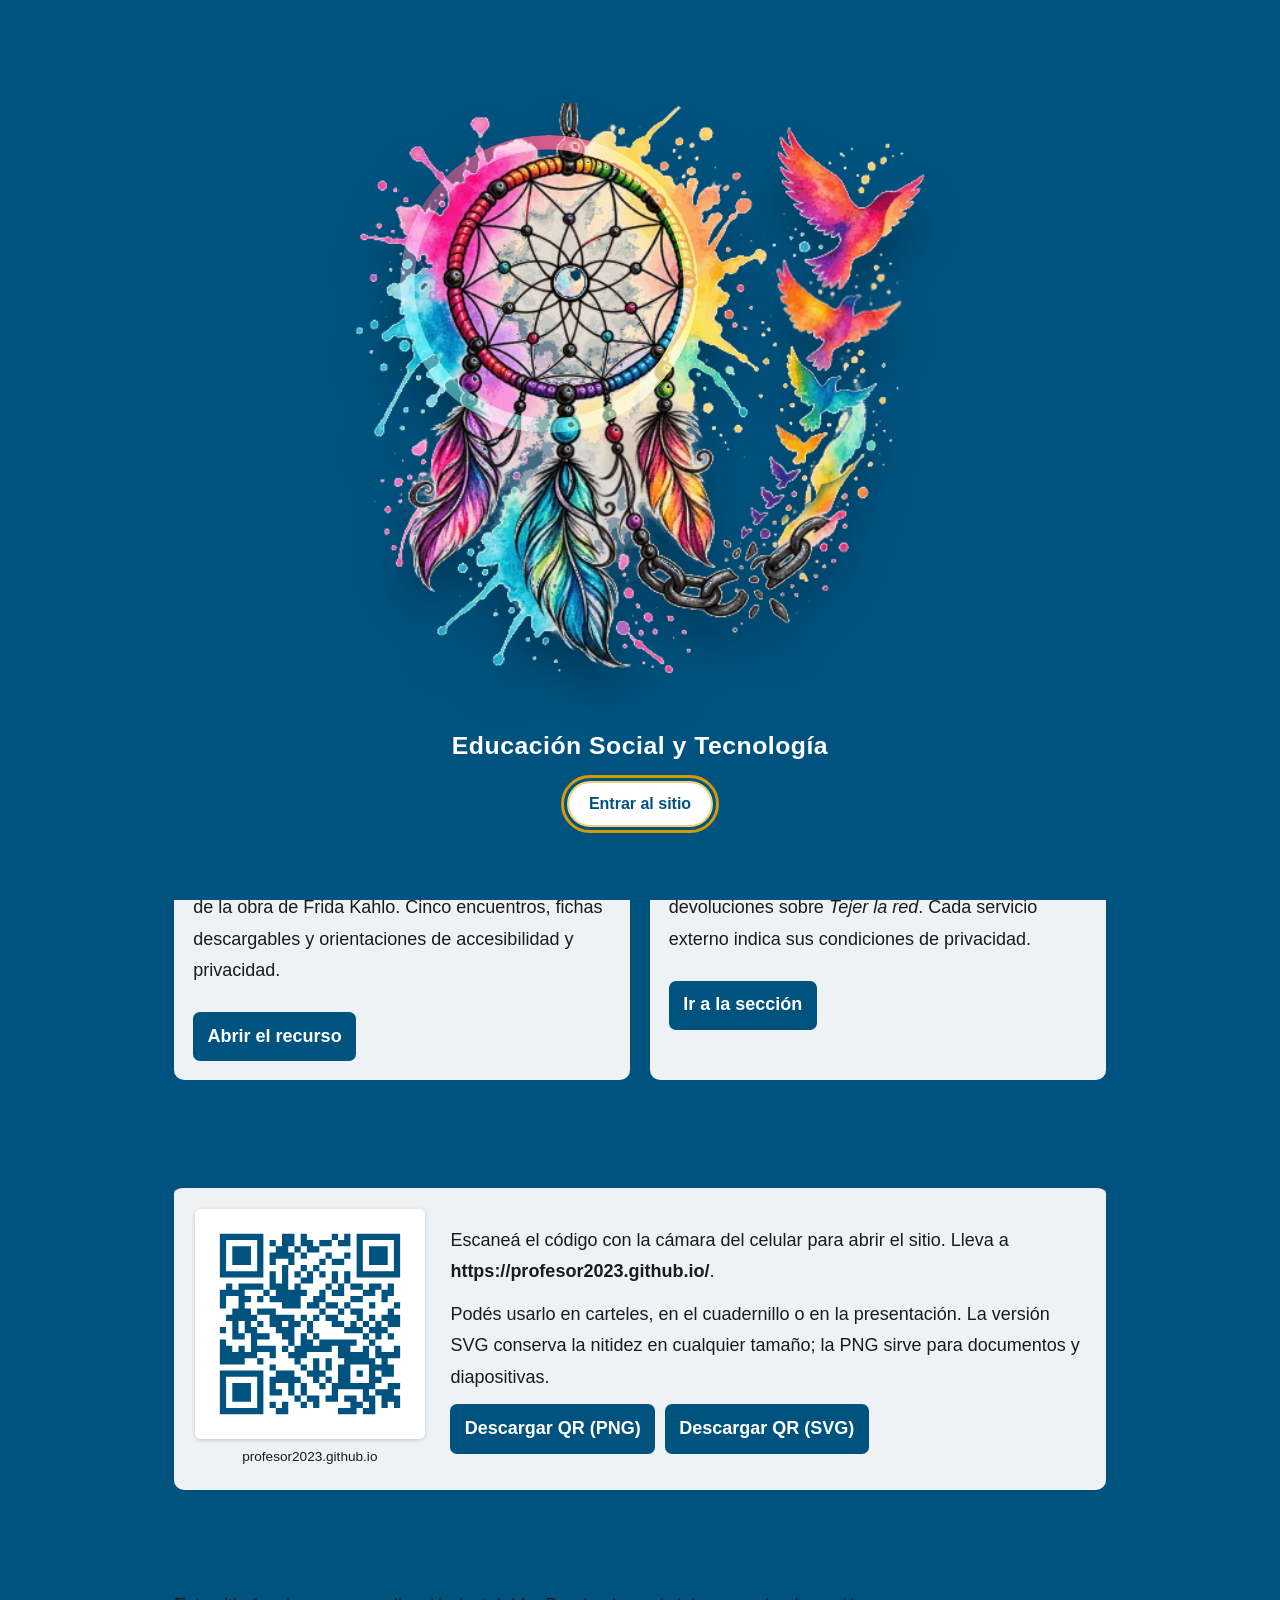
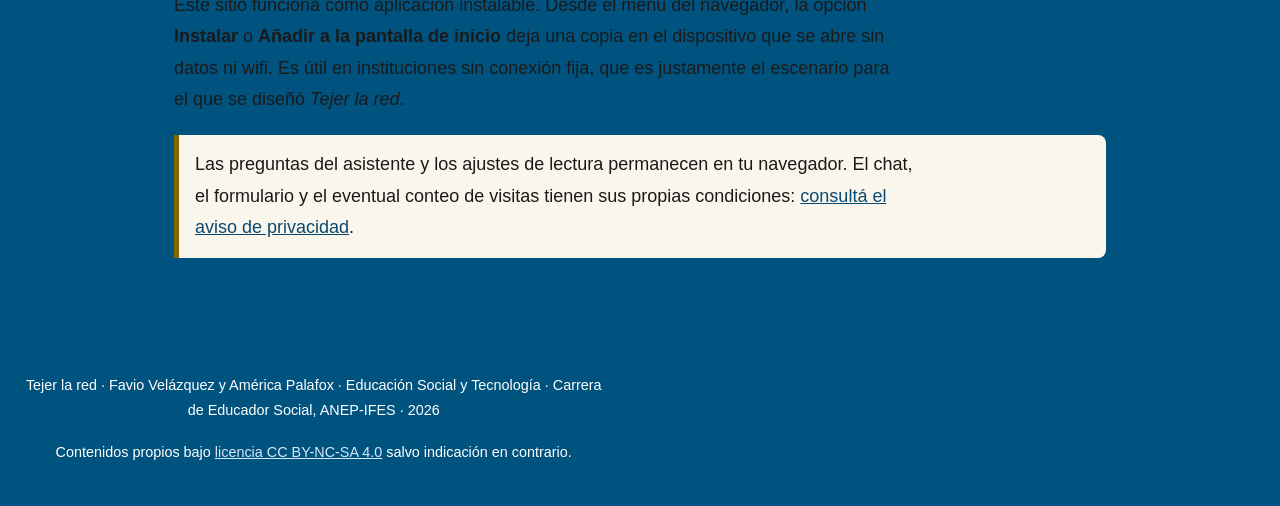
==== commit 263c4f20: "Actualizar Tejer la red: optimización, accesibilidad, comunicación y recursos visuales" ====
--- a/index.html
+++ b/index.html
@@ -18,6 +18,7 @@
 html.intro-pending .intro-bird-art{opacity:0}
 html.intro-pending .intro-name{margin:.15rem 0 .85rem;color:#fff;font-weight:700;text-align:center}
 html.intro-pending #intro-skip{min-height:46px;border:2px solid #F0CF79;border-radius:999px;background:#fff;color:#00537F;font:700 1rem Arial,Helvetica,sans-serif;padding:.65rem 1.25rem}
+.intro-stage picture,.hero-mark picture{display:contents}
 /* Código QR para compartir el sitio. */
 .compartir{display:grid;grid-template-columns:minmax(0,230px) minmax(0,1fr);gap:1.6rem;align-items:center;background:var(--gc);border-radius:10px;padding:1.3rem;border-top:5px solid var(--azul);margin-top:1.2rem}
 .compartir figure{margin:0}
@@ -32,29 +33,41 @@
 @media print{nav,footer,.skip-link,.site-intro,.descargas{display:none!important}.compartir{box-shadow:none}}
 </style>
 <link rel="stylesheet" href="estilo.css?v=trama-abierta-1">
+<link rel="canonical" href="https://profesor2023.github.io/">
+<meta property="og:type" content="website">
+<meta property="og:site_name" content="Tejer la red">
+<meta property="og:locale" content="es_UY">
+<meta property="og:title" content="Educación Social y Tecnología · Tejer la red">
+<meta property="og:description" content="Producción final de Educación Social y Tecnología (ANEP-IFES, 2026): el recurso educativo abierto Tejer la red, de Favio Velázquez y América Palafox.">
+<meta property="og:url" content="https://profesor2023.github.io/">
+<meta property="og:image" content="https://profesor2023.github.io/compartir-tejer-la-red.jpg">
+<meta property="og:image:width" content="1200">
+<meta property="og:image:height" content="630">
+<meta property="og:image:alt" content="Tejer la red: emblema de cuerdas tejidas sobre fondo azul, con el título del recurso.">
+<meta name="twitter:card" content="summary_large_image">
 <link rel="manifest" href="manifest.webmanifest?v=azul-1">
 <meta name="theme-color" content="#00537F">
 <link rel="icon" type="image/png" href="favicon-32.png" sizes="32x32">
 <link rel="icon" type="image/png" href="favicon-64.png" sizes="64x64">
 <link rel="shortcut icon" href="favicon.ico">
 <link rel="apple-touch-icon" href="icono-192.png">
-<link rel="preload" as="image" href="marca-intro-base.png">
-<link rel="preload" as="image" href="marca-tejer-la-red.png">
+<link rel="preload" as="image" href="marca-intro-base.webp" type="image/webp">
+<link rel="preload" as="image" href="marca-tejer-la-red.webp" type="image/webp">
 <link rel="stylesheet" href="comunidad.css">
  <script src="configuracion-comunidad.js" defer></script><script src="estadisticas.js" defer></script>
 </head>
 <body>
 <div class="site-intro" id="site-intro" role="dialog" aria-modal="true" aria-labelledby="intro-title">
- <h1 class="sr-only" id="intro-title">Educación Social y Tecnología</h1>
+ <h2 class="sr-only" id="intro-title">Educación Social y Tecnología</h2>
  <div class="intro-stage" aria-hidden="true">
-  <img class="intro-base" src="marca-intro-base.png" width="512" height="512" alt="" fetchpriority="high">
+  <picture><source srcset="marca-intro-base.webp" type="image/webp"><img class="intro-base" src="marca-intro-base.png" width="512" height="512" alt="" fetchpriority="high"></picture>
   <span class="intro-ring"></span>
-  <img class="intro-bird-art b1" src="marca-tejer-la-red.png" width="512" height="512" alt="">
-  <img class="intro-bird-art b2" src="marca-tejer-la-red.png" width="512" height="512" alt="">
-  <img class="intro-bird-art b3" src="marca-tejer-la-red.png" width="512" height="512" alt="">
-  <img class="intro-bird-art b4" src="marca-tejer-la-red.png" width="512" height="512" alt="">
-  <img class="intro-bird-art b5" src="marca-tejer-la-red.png" width="512" height="512" alt="">
-  <img class="intro-bird-art b6" src="marca-tejer-la-red.png" width="512" height="512" alt="">
+  <picture><source srcset="marca-tejer-la-red.webp" type="image/webp"><img class="intro-bird-art b1" src="marca-tejer-la-red.png" width="512" height="512" alt=""></picture>
+  <picture><source srcset="marca-tejer-la-red.webp" type="image/webp"><img class="intro-bird-art b2" src="marca-tejer-la-red.png" width="512" height="512" alt=""></picture>
+  <picture><source srcset="marca-tejer-la-red.webp" type="image/webp"><img class="intro-bird-art b3" src="marca-tejer-la-red.png" width="512" height="512" alt=""></picture>
+  <picture><source srcset="marca-tejer-la-red.webp" type="image/webp"><img class="intro-bird-art b4" src="marca-tejer-la-red.png" width="512" height="512" alt=""></picture>
+  <picture><source srcset="marca-tejer-la-red.webp" type="image/webp"><img class="intro-bird-art b5" src="marca-tejer-la-red.png" width="512" height="512" alt=""></picture>
+  <picture><source srcset="marca-tejer-la-red.webp" type="image/webp"><img class="intro-bird-art b6" src="marca-tejer-la-red.png" width="512" height="512" alt=""></picture>
  </div>
  <p class="intro-name">Educación Social y Tecnología</p>
  <button type="button" id="intro-skip">Entrar al sitio</button>
@@ -71,7 +84,7 @@
    <p>Producción final de la unidad curricular Educación Social y Tecnología, carrera de Educador Social, ANEP-IFES (2026). Reúne el recurso educativo abierto <em>Tejer la red</em>, de Favio Velázquez y América Palafox, y su canal de diálogo.</p>
   </div>
   <div class="hero-mark" aria-hidden="true">
-   <img class="hero-emblem" src="marca-tejer-la-red.png" width="512" height="512" alt="" decoding="async">
+   <picture><source srcset="marca-tejer-la-red.webp" type="image/webp"><img class="hero-emblem" src="marca-tejer-la-red.png" width="512" height="512" alt="" decoding="async"></picture>
   </div>
  </div>
 </header>
@@ -120,7 +133,7 @@
 <footer>
  <p>Tejer la red · Favio Velázquez y América Palafox · Educación Social y Tecnología · Carrera de Educador Social, ANEP-IFES · 2026</p>
  <p>Contenidos propios bajo <a href="https://creativecommons.org/licenses/by-nc-sa/4.0/deed.es" target="_blank" rel="noopener noreferrer">licencia CC BY-NC-SA 4.0</a> salvo indicación en contrario.</p>
-<div class="stats-panel" data-stats><p data-stats-status role="status">Conteo de visitas: no activo.</p><p>El conteo opcional usa GoatCounter. <a href="comunicacion/#privacidad">Cómo se tratan los datos</a>.</p><div class="community-actions"><button class="community-button" type="button" data-stats-allow hidden>Permitir el conteo de mi visita</button><button class="community-button" type="button" data-stats-revoke hidden>Retirar permiso de conteo</button></div></div>
+<div class="stats-panel" data-stats hidden><p data-stats-status role="status">Conteo de visitas: no activo.</p><p>El conteo opcional usa GoatCounter. <a href="comunicacion/#privacidad">Cómo se tratan los datos</a>.</p><div class="community-actions"><button class="community-button" type="button" data-stats-allow hidden>Permitir el conteo de mi visita</button><button class="community-button" type="button" data-stats-revoke hidden>Retirar permiso de conteo</button></div></div>
 </footer>
 <script>
 if('serviceWorker' in navigator){window.addEventListener('load',function(){navigator.serviceWorker.register('./sw.js?v=espera-boton-1',{scope:'./',updateViaCache:'none'}).then(function(registro){registro.update();}).catch(function(){});});}
